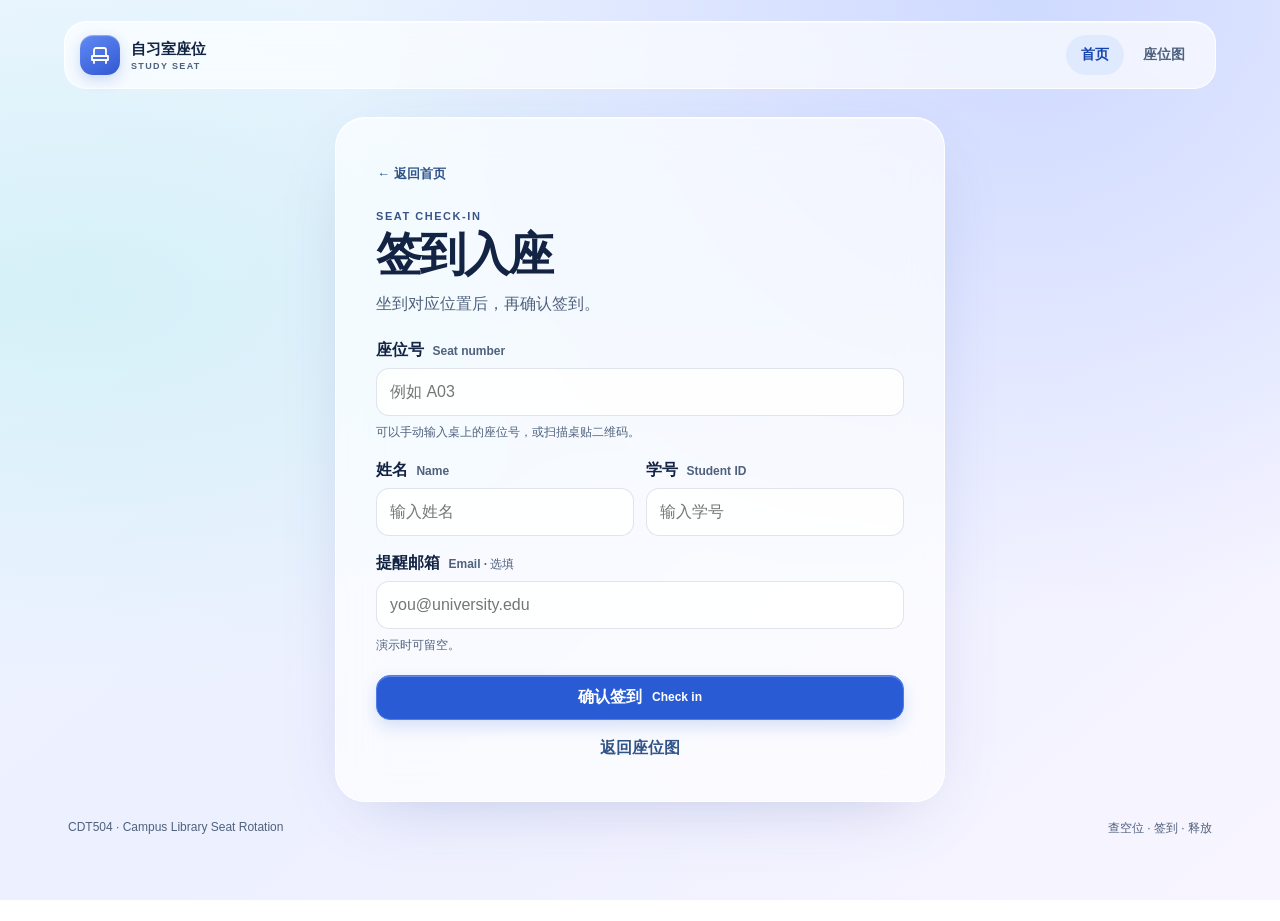
==== checkin.html @ 9781c9ea "Publish the CDT504 library seating demo" ====
<!doctype html>
<html lang="zh-HK">
<head>
  <meta charset="utf-8">
  <meta name="viewport" content="width=device-width, initial-scale=1">
  <meta name="theme-color" content="#edf3ff">
  <title>签到入座 · Study Seat</title>
  <link rel="stylesheet" href="base.css">
  <script>
    const target = new URL("index.html", location.href);
    target.search = location.search;
    target.searchParams.set("view", "checkin");
    location.replace(target);
  </script>
</head>
<body><main class="shell"><a href="index.html">前往签到首页 · Open check-in</a></main></body>
</html>
---- base.css ----
:root {
  color-scheme: light;
  font-family: -apple-system, BlinkMacSystemFont, "Segoe UI", "PingFang SC", "Microsoft YaHei", sans-serif;
  color: #132343;
  --ink: #132343;
  --muted: #4f617d;
  --blue: #245bd5;
  --line: rgba(46, 75, 135, .15);
  --surface: rgba(255, 255, 255, .68);
  --radius: 30px;
  --shadow: 0 20px 70px -34px rgba(57, 76, 150, .35), inset 0 1px 0 rgba(255, 255, 255, .75);
}

* { box-sizing: border-box; }
[hidden] { display: none !important; }
body {
  min-height: 100vh;
  margin: 0;
  background:
    radial-gradient(ellipse at 80% 0%, rgba(198, 211, 255, .78), transparent 48%),
    radial-gradient(ellipse at 6% 33%, rgba(199, 239, 244, .63), transparent 46%),
    linear-gradient(140deg, #edf6ff 0%, #edf0ff 52%, #f8f5ff 100%);
  background-attachment: fixed;
}
button, input { font: inherit; }
button { cursor: pointer; }
a { color: inherit; }
button:disabled { cursor: default; }
:focus-visible { outline: 3px solid #396ae2; outline-offset: 3px; }
p, h1, h2 { margin: 0; }
small { display: inline-block; }
svg { display: block; }

.shell { width: min(1152px, calc(100% - 32px)); margin: 0 auto; }
.glass {
  background: var(--surface);
  border: 1px solid rgba(255, 255, 255, .9);
  border-radius: var(--radius);
  box-shadow: var(--shadow);
  -webkit-backdrop-filter: blur(20px) saturate(1.2);
  backdrop-filter: blur(20px) saturate(1.2);
}
.topbar {
  display: flex;
  align-items: center;
  justify-content: space-between;
  gap: 12px;
  min-height: 68px;
  padding: 10px 15px;
  margin: 21px 0 28px;
  border-radius: 22px;
}
.brand { display: inline-flex; align-items: center; gap: 11px; font-size: 15px; font-weight: 720; text-decoration: none; }
.brand small { display: block; margin-top: 2px; color: var(--muted); font-size: 9px; letter-spacing: .15em; }
.brand-mark {
  display: grid;
  width: 40px;
  height: 40px;
  flex-shrink: 0;
  place-items: center;
  border-radius: 13px;
  color: white;
  background: linear-gradient(150deg, #618bf5, #3157d1);
  box-shadow: inset 0 1px 1px #ffffff60, 0 5px 14px #3157d138;
}
.brand-mark svg { width: 24px; height: 24px; }
.topbar nav { display: flex; align-items: center; gap: 4px; }
.nav-link {
  padding: 11px 15px;
  border-radius: 100px;
  color: var(--muted);
  font-size: 14px;
  font-weight: 680;
  text-decoration: none;
}
.nav-link[aria-current="page"], .nav-link:hover { color: #1644ae; background: #e0eaff; }
.eyebrow {
  color: #385589;
  font-size: 11px;
  font-weight: 780;
  letter-spacing: .14em;
  line-height: 1.5;
}
.mode {
  display: inline-flex;
  align-items: center;
  gap: 7px;
  padding: 6px 10px;
  border: 1px solid var(--line);
  border-radius: 100px;
  background: #ffffffb8;
  color: #425779;
  font-size: 12px;
  font-weight: 650;
  white-space: nowrap;
}
.mode::before { content: ""; width: 7px; height: 7px; border-radius: 50%; background: #6784ba; }
.button {
  display: inline-flex;
  align-items: center;
  justify-content: center;
  gap: 10px;
  min-height: 45px;
  padding: 10px 15px;
  border: 1px solid transparent;
  border-radius: 14px;
  font-weight: 700;
  text-decoration: none;
  transition: background-color .16s ease, transform .16s ease;
}
.button small { font-size: 12px; font-weight: 570; }
.button:not(:disabled):active { transform: translateY(1px); }
.button.primary { color: white; background: #285bd4; border-color: #507ced; box-shadow: inset 0 1px #ffffff42, 0 7px 16px #245bd52b; }
.button.primary:hover { background: #1847be; }
.button.secondary { color: #284d98; background: #ffffffac; border-color: var(--line); }
.button.secondary:hover, .button.quiet:hover { background: #e9efff; }
.button.quiet { color: #315489; background: transparent; }
.button:disabled { color: #607089; background: #edf1f8; border-color: #dce3f0; box-shadow: none; }
.sr-only { position: absolute; width: 1px; height: 1px; overflow: hidden; clip-path: inset(50%); white-space: nowrap; }

.home-view { display: grid; grid-template-columns: minmax(0, 1.65fr) minmax(330px, 1fr); gap: 20px; align-items: stretch; }
.hero {
  min-height: 440px;
  display: grid;
  grid-template-columns: minmax(0, 1.3fr) minmax(180px, 1fr);
  align-items: center;
  gap: 18px;
  padding: clamp(22px, 3vw, 39px);
  background:
    radial-gradient(circle at 100% 98%, #cbd9ffb3, transparent 61%),
    linear-gradient(145deg, #ffffffeb, #e7f2ffa1);
}
.hero-kicker { display: flex; gap: 8px 10px; align-items: center; flex-wrap: wrap; }
.hero h1, .flow h1 {
  letter-spacing: -.045em;
  line-height: 1.12;
  font-weight: 820;
}
.hero h1 { margin-top: 19px; font-size: clamp(36px, 4vw, 53px); }
.hero-copy p { margin-top: 17px; color: var(--muted); line-height: 1.72; max-width: 29em; font-size: 15px; }
.hero-button { margin-top: 24px; padding-inline: 16px; gap: 16px; }
.map-preview {
  display: block;
  min-width: 0;
  align-self: center;
  padding: 18px 15px;
  border: 1px solid #fff;
  border-radius: 24px;
  color: var(--ink);
  background: #ffffffb5;
  box-shadow: 0 18px 32px -20px #3c5aae55, inset 0 1px 1px #fff;
  text-decoration: none;
}
.map-preview:hover { background: #fffffff0; }
.map-preview-title, .map-preview-foot { display: flex; align-items: center; justify-content: space-between; gap: 8px; }
.map-preview-title { font-size: 15px; font-weight: 750; }
.map-preview-title small { display: block; margin-top: 4px; color: var(--muted); font-size: 8px; letter-spacing: .11em; }
.map-preview-arrow { display: grid; width: 27px; height: 27px; border-radius: 50%; place-items: center; color: #245bd5; background: #e1eaff; }
.preview-grid { width: 100%; margin: 19px 0 13px; }
.map-preview-foot { color: #4a6082; font-size: 12px; }
.map-preview-foot small { font-size: 11px; }

.session { padding: 27px; }
.section-heading { display: flex; justify-content: space-between; align-items: center; gap: 10px; }
.section-heading h2 { margin-top: 3px; font-size: 30px; letter-spacing: -.035em; }
.status {
  display: grid;
  grid-template-columns: 10px minmax(0, 1fr) auto;
  gap: 10px;
  align-items: start;
  min-height: 76px;
  padding: 14px;
  margin-top: 18px;
  border: 1px solid var(--line);
  border-radius: 17px;
  background: #ffffff9e;
}
.status-dot { width: 8px; height: 8px; margin-top: 7px; border-radius: 50%; background: #6b81ab; }
.status p { margin-top: 4px; color: var(--muted); font-size: 13px; line-height: 1.5; overflow-wrap: anywhere; }
.status-time { color: #663c00; font-size: 13px; font-weight: 750; align-self: center; white-space: nowrap; }
.status[data-state="occupied"] { background: #e1f5ec; border-color: #aedcc7; }
.status[data-state="occupied"] .status-dot { background: #168253; }
.status[data-state="away"] { background: #fff3d7; border-color: #f1d49a; }
.status[data-state="away"] .status-dot { background: #a46a09; }
.status[data-state="warning"] { background: #ffe8d6; border-color: #f1c2a1; }
.status[data-state="warning"] .status-dot { background: #c15f20; }
.status[data-state="released"] { background: #eaf1ff; }
.actions { display: grid; grid-template-columns: minmax(0, 1fr) minmax(0, 1fr); gap: 9px; margin-top: 14px; }
.actions .button { justify-content: space-between; min-height: 59px; text-align: left; }
.actions .button small { display: block; margin-top: 2px; }
.rules { margin-top: 16px; padding-top: 12px; border-top: 1px solid var(--line); color: var(--muted); font-size: 13px; line-height: 1.65; }
.rules summary { font-weight: 710; cursor: pointer; }
.rules summary small { margin-left: 4px; font-size: 11px; font-weight: 500; }
.rules p { margin-top: 7px; }
.footer { display: flex; justify-content: space-between; gap: 10px; padding: 18px 4px 24px; color: var(--muted); font-size: 12px; }

.flow { width: min(610px, 100%); margin: 0 auto; padding: clamp(21px, 4vw, 40px); }
.flow-header { margin: 7px 0 23px; }
.flow h1 { margin: 4px 0 11px; font-size: clamp(33px, 5vw, 46px); }
.flow-header p:not(.eyebrow) { color: var(--muted); line-height: 1.65; }
.back-link { justify-content: start; margin: -7px 0 5px -10px; padding-inline: 10px; font-size: 13px; }
.field { display: grid; align-content: start; gap: 7px; margin-bottom: 17px; }
.field label, .duration-field legend { font-weight: 740; }
.field label small, .duration-field legend small { margin-left: 4px; color: var(--muted); font-size: 12px; font-weight: 570; }
.field input {
  width: 100%;
  height: 48px;
  padding: 0 13px;
  border: 1px solid var(--line);
  border-radius: 13px;
  background: #ffffffd4;
  color: var(--ink);
  font-size: 16px;
}
.field input[readonly] { border-color: #b9cbf7; color: #1e479a; background: #e5eeff; font-weight: 720; }
.field-hint { color: var(--muted); font-size: 12px; line-height: 1.6; }
.field-grid { display: grid; grid-template-columns: 1fr 1fr; gap: 12px; }
.submit { width: 100%; margin-top: 3px; }
.form-map { display: flex; margin: 6px auto -10px; }
.error { margin-bottom: 10px; color: #9b2538; font-size: 13px; }
.notice { padding: 13px 15px; margin: 13px 0 16px; border: 1px solid var(--line); border-radius: 14px; color: #354e73; background: #eef4ff9c; font-size: 14px; line-height: 1.6; overflow-wrap: anywhere; }
.duration-field { padding: 0; margin: 0 0 10px; border: none; }
.duration-row { display: flex; gap: 8px; flex-wrap: wrap; margin-top: 10px; }
.duration-row label { display: inline-flex; align-items: center; gap: 6px; min-height: 44px; padding: 8px 12px; border: 1px solid var(--line); border-radius: 13px; background: white; cursor: pointer; }
.duration-row label:has(input:checked) { border-color: #9eb8f1; color: #17449f; background: #e2edff; }
.duration-row input { accent-color: #245bd5; }
.done { text-align: center; }
.done-mark { display: grid; width: 64px; height: 64px; margin: 0 auto 16px; place-items: center; border-radius: 20px; color: #14724e; background: #dbf3e8; font-size: 32px; }
.done-actions { display: flex; justify-content: center; gap: 9px; flex-wrap: wrap; }
#notifyOptions .button { margin-top: 8px; font-size: 13px; }

@media (max-width: 980px) {
  .home-view { grid-template-columns: 1fr; }
  .hero { min-height: 370px; grid-template-columns: minmax(0, 1.45fr) minmax(200px, 1fr); }
  .map-preview { width: min(100%, 290px); justify-self: center; }
}
@media (max-width: 520px) {
  .shell { width: calc(100% - 24px); }
  .topbar { min-height: 57px; margin: 12px 0 14px; padding: 7px 9px; border-radius: 18px; }
  .brand { gap: 8px; font-size: 13px; }
  .brand-mark { width: 33px; height: 33px; border-radius: 11px; }
  .brand-mark svg { width: 20px; height: 20px; }
  .nav-link { padding: 9px 11px; font-size: 13px; }
  .hero { grid-template-columns: 1fr; gap: 18px; padding: 23px 20px 18px; min-height: 0; }
  .hero h1 { font-size: clamp(34px, 11vw, 45px); }
  .hero-copy p { margin-top: 12px; }
  .hero-button { margin-top: 16px; }
  .map-preview { display: none; }
  .home-view { gap: 14px; }
  .session { padding: 19px; }
  .section-heading h2 { font-size: 25px; }
  .footer { padding: 14px 2px 20px; font-size: 11px; flex-wrap: wrap; }
}
@media (max-width: 360px) {
  .field-grid { grid-template-columns: 1fr; gap: 0; }
  .session { padding: 14px; }
  .actions .button { padding-inline: 9px; }
  .status { grid-template-columns: 8px minmax(0, 1fr); }
  .status-time { grid-column: 2; }
}
@media (prefers-reduced-motion: reduce) {
  *, *::before, *::after { transition: none !important; scroll-behavior: auto !important; }
}
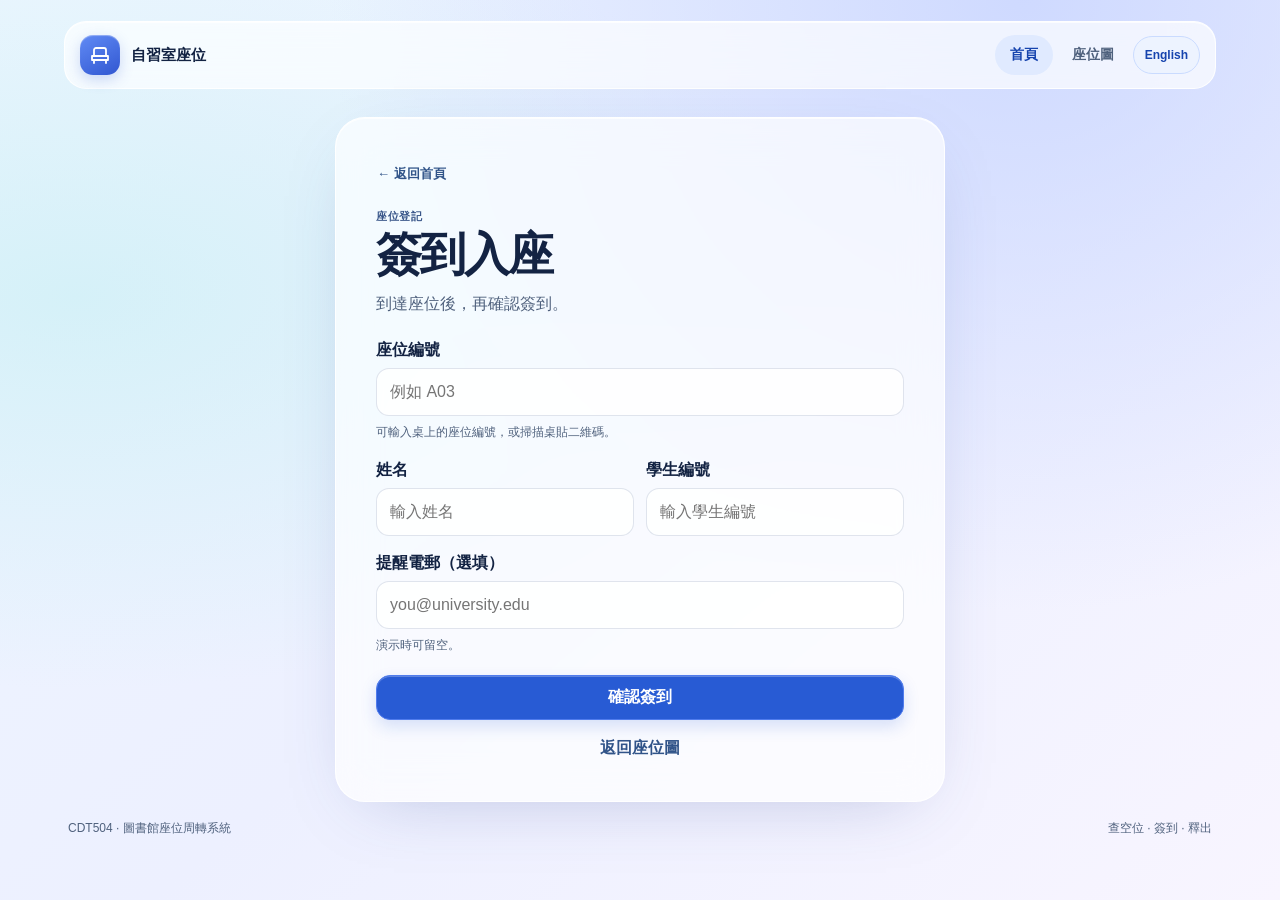
==== commit 79903579: "Add Traditional Chinese and English to the seat demo" ====
--- a/checkin.html
+++ b/checkin.html
@@ -4,8 +4,9 @@
   <meta charset="utf-8">
   <meta name="viewport" content="width=device-width, initial-scale=1">
   <meta name="theme-color" content="#edf3ff">
-  <title>签到入座 · Study Seat</title>
+  <title data-text="checkIn">簽到入座</title>
   <link rel="stylesheet" href="base.css">
+  <script src="i18n.js" defer></script>
   <script>
     const target = new URL("index.html", location.href);
     target.search = location.search;
@@ -13,5 +14,5 @@
     location.replace(target);
   </script>
 </head>
-<body><main class="shell"><a href="index.html">前往签到首页 · Open check-in</a></main></body>
+<body><main class="shell"><a href="index.html" data-text="goCheckin">前往簽到</a></main></body>
 </html>
--- a/base.css
+++ b/base.css
@@ -1,6 +1,6 @@
 :root {
   color-scheme: light;
-  font-family: -apple-system, BlinkMacSystemFont, "Segoe UI", "PingFang SC", "Microsoft YaHei", sans-serif;
+  font-family: -apple-system, BlinkMacSystemFont, "Segoe UI", "PingFang HK", "Microsoft JhengHei", sans-serif;
   color: #132343;
   --ink: #132343;
   --muted: #4f617d;
@@ -51,7 +51,6 @@
   border-radius: 22px;
 }
 .brand { display: inline-flex; align-items: center; gap: 11px; font-size: 15px; font-weight: 720; text-decoration: none; }
-.brand small { display: block; margin-top: 2px; color: var(--muted); font-size: 9px; letter-spacing: .15em; }
 .brand-mark {
   display: grid;
   width: 40px;
@@ -261,3 +260,23 @@
 @media (prefers-reduced-motion: reduce) {
   *, *::before, *::after { transition: none !important; scroll-behavior: auto !important; }
 }
+
+.language-switch {
+  flex-shrink: 0;
+  min-height: 38px;
+  padding: 6px 11px;
+  border: 1px solid #cadbff;
+  border-radius: 100px;
+  color: #1644ae;
+  background: #edf3ff;
+  font-size: 12px;
+  font-weight: 680;
+  white-space: nowrap;
+}
+.language-switch:hover { background: #e0eaff; }
+:lang(zh-HK) .eyebrow { letter-spacing: .06em; }
+@media (max-width: 520px) {
+  .topbar { gap: 5px; }
+  .topbar .nav-link { padding: 8px; white-space: nowrap; }
+  .language-switch { min-height: 36px; padding-inline: 7px; font-size: 11px; }
+}
